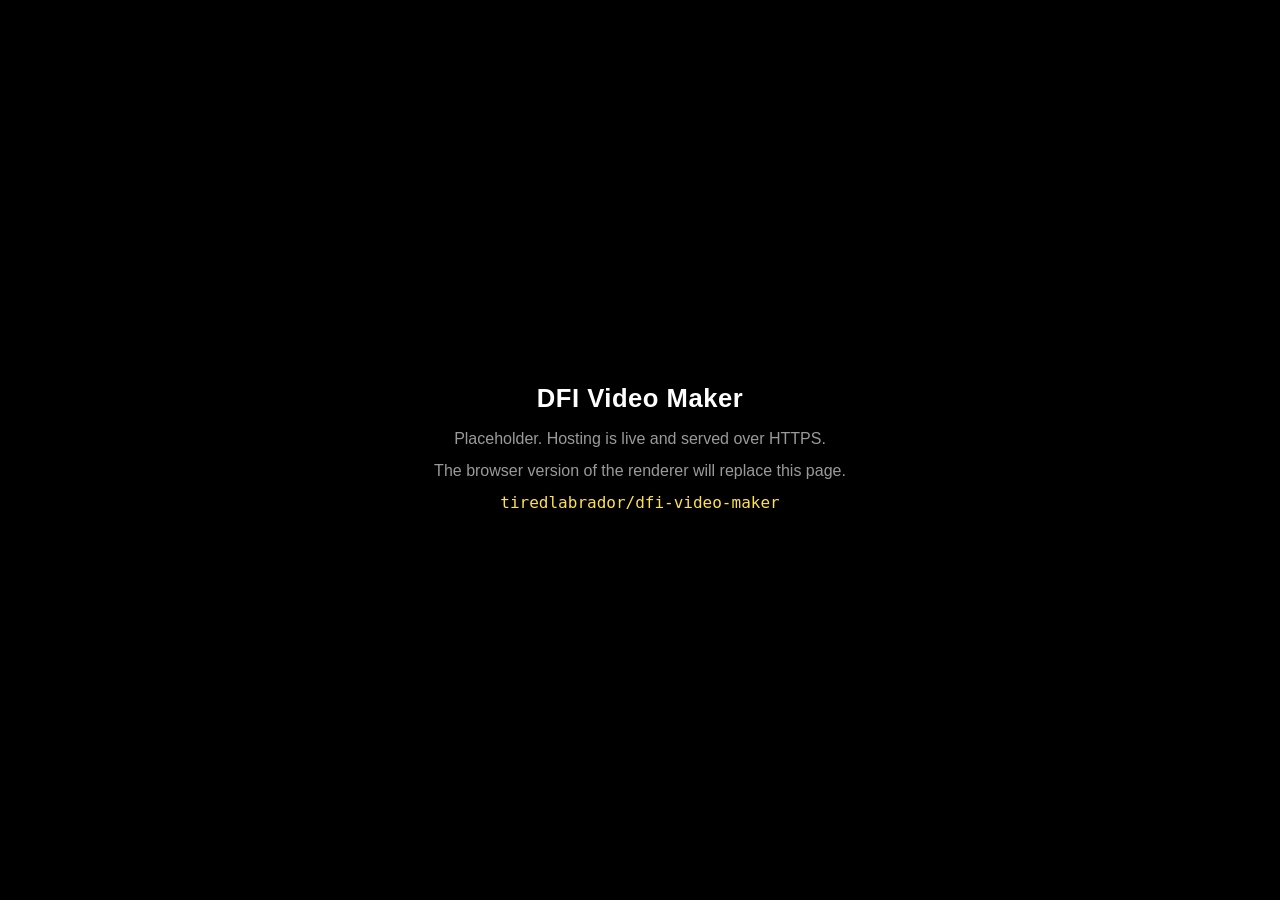
==== index.html @ a119e01f "Add placeholder page so GitHub Pages has something to serve Confirms the site is live over HTTPS, wh" ====
<!doctype html>
<html lang="en">
<head>
<meta charset="utf-8">
<meta name="viewport" content="width=device-width, initial-scale=1">
<title>DFI Video Maker</title>
<style>
  :root { color-scheme: dark; }
  body {
    margin: 0; min-height: 100vh; display: grid; place-items: center;
    background: #000; color: #fff; text-align: center;
    font: 16px/1.6 -apple-system, BlinkMacSystemFont, "Segoe UI", sans-serif;
  }
  main { padding: 2rem; max-width: 34rem; }
  h1 { font-size: 1.6rem; letter-spacing: .02em; margin: 0 0 .5rem; }
  p { color: #9a9a9a; margin: .4rem 0; }
  code { color: #ffe14d; }
</style>
</head>
<body>
  <main>
    <h1>DFI Video Maker</h1>
    <p>Placeholder. Hosting is live and served over HTTPS.</p>
    <p>The browser version of the renderer will replace this page.</p>
    <p><code>tiredlabrador/dfi-video-maker</code></p>
  </main>
</body>
</html>
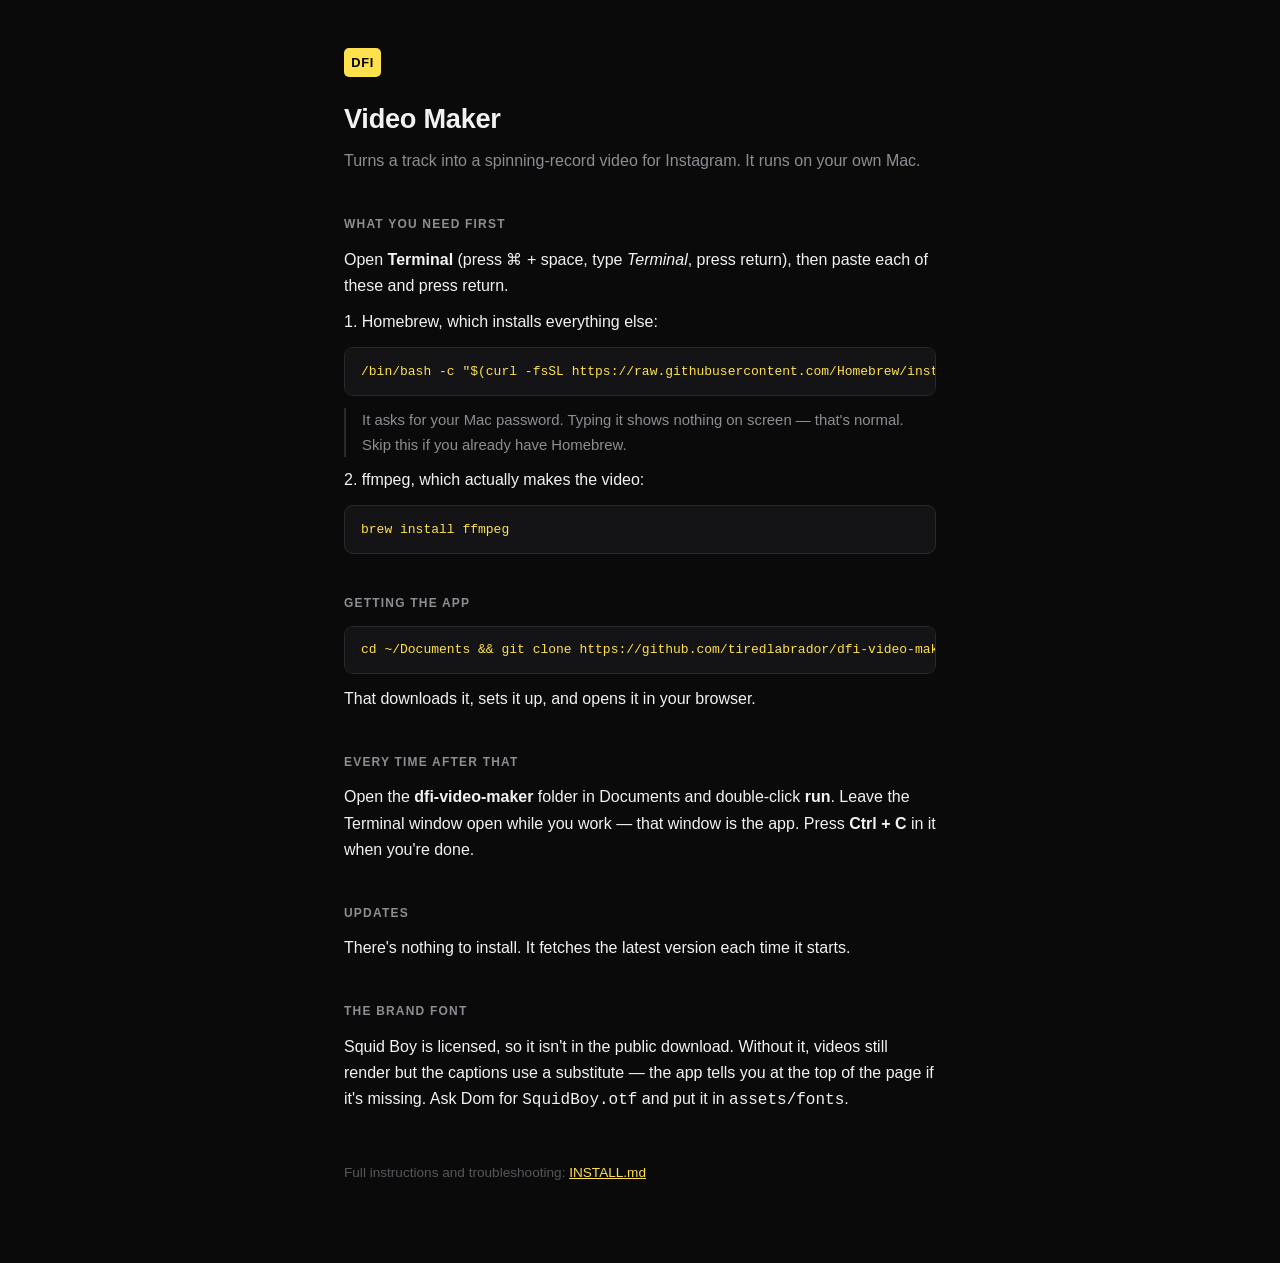
==== commit 711d4e58: "Make the live site the setup page for the team GitHub Pages was serving a placeholder. It is now the" ====
--- a/index.html
+++ b/index.html
@@ -3,26 +3,77 @@
 <head>
 <meta charset="utf-8">
 <meta name="viewport" content="width=device-width, initial-scale=1">
-<title>DFI Video Maker</title>
+<title>DFI Video Maker — setup</title>
 <style>
   :root { color-scheme: dark; }
+  * { box-sizing: border-box; }
   body {
-    margin: 0; min-height: 100vh; display: grid; place-items: center;
-    background: #000; color: #fff; text-align: center;
-    font: 16px/1.6 -apple-system, BlinkMacSystemFont, "Segoe UI", sans-serif;
+    margin: 0; background: #0a0a0b; color: #f2f2f3;
+    font: 16px/1.65 -apple-system, BlinkMacSystemFont, "Segoe UI", sans-serif;
+    -webkit-font-smoothing: antialiased;
   }
-  main { padding: 2rem; max-width: 34rem; }
-  h1 { font-size: 1.6rem; letter-spacing: .02em; margin: 0 0 .5rem; }
-  p { color: #9a9a9a; margin: .4rem 0; }
-  code { color: #ffe14d; }
+  .wrap { max-width: 40rem; margin: 0 auto; padding: 3rem 1.5rem 5rem; }
+  .mark {
+    display: inline-block; font-weight: 800; letter-spacing: .06em;
+    font-size: .8rem; background: #ffe14d; color: #000;
+    padding: .25rem .45rem; border-radius: 5px; margin-bottom: 1.25rem;
+  }
+  h1 { font-size: 1.7rem; margin: 0 0 .4rem; letter-spacing: -.01em; }
+  .lede { color: #8d8d94; margin: 0 0 2.5rem; }
+  h2 {
+    font-size: .75rem; text-transform: uppercase; letter-spacing: .1em;
+    color: #8d8d94; margin: 2.5rem 0 .75rem; font-weight: 600;
+  }
+  p { margin: .6rem 0; }
+  ol { padding-left: 1.2rem; }
+  li { margin: .5rem 0; }
+  pre {
+    background: #141416; border: 1px solid #2a2a2e; border-radius: 9px;
+    padding: .85rem 1rem; overflow-x: auto; margin: .75rem 0;
+    font: 13px/1.5 ui-monospace, SFMono-Regular, Menlo, monospace;
+    color: #ffe14d;
+  }
+  a { color: #ffe14d; }
+  .note {
+    border-left: 2px solid #2a2a2e; padding-left: 1rem;
+    color: #8d8d94; font-size: .93rem;
+  }
+  footer { margin-top: 3rem; color: #56565c; font-size: .85rem; }
 </style>
 </head>
 <body>
-  <main>
-    <h1>DFI Video Maker</h1>
-    <p>Placeholder. Hosting is live and served over HTTPS.</p>
-    <p>The browser version of the renderer will replace this page.</p>
-    <p><code>tiredlabrador/dfi-video-maker</code></p>
-  </main>
+<div class="wrap">
+  <span class="mark">DFI</span>
+  <h1>Video Maker</h1>
+  <p class="lede">Turns a track into a spinning-record video for Instagram. It runs on your own Mac.</p>
+
+  <h2>What you need first</h2>
+  <p>Open <strong>Terminal</strong> (press ⌘&nbsp;+&nbsp;space, type <em>Terminal</em>, press return), then paste each of these and press return.</p>
+
+  <p>1. Homebrew, which installs everything else:</p>
+  <pre>/bin/bash -c "$(curl -fsSL https://raw.githubusercontent.com/Homebrew/install/HEAD/install.sh)"</pre>
+  <p class="note">It asks for your Mac password. Typing it shows nothing on screen — that's normal. Skip this if you already have Homebrew.</p>
+
+  <p>2. ffmpeg, which actually makes the video:</p>
+  <pre>brew install ffmpeg</pre>
+
+  <h2>Getting the app</h2>
+  <pre>cd ~/Documents &amp;&amp; git clone https://github.com/tiredlabrador/dfi-video-maker.git &amp;&amp; cd dfi-video-maker &amp;&amp; ./run</pre>
+  <p>That downloads it, sets it up, and opens it in your browser.</p>
+
+  <h2>Every time after that</h2>
+  <p>Open the <strong>dfi-video-maker</strong> folder in Documents and double-click <strong>run</strong>. Leave the Terminal window open while you work — that window is the app. Press <strong>Ctrl&nbsp;+&nbsp;C</strong> in it when you're done.</p>
+
+  <h2>Updates</h2>
+  <p>There's nothing to install. It fetches the latest version each time it starts.</p>
+
+  <h2>The brand font</h2>
+  <p>Squid Boy is licensed, so it isn't in the public download. Without it, videos still render but the captions use a substitute — the app tells you at the top of the page if it's missing. Ask Dom for <code>SquidBoy.otf</code> and put it in <code>assets/fonts</code>.</p>
+
+  <footer>
+    Full instructions and troubleshooting:
+    <a href="https://github.com/tiredlabrador/dfi-video-maker/blob/main/INSTALL.md">INSTALL.md</a>
+  </footer>
+</div>
 </body>
 </html>
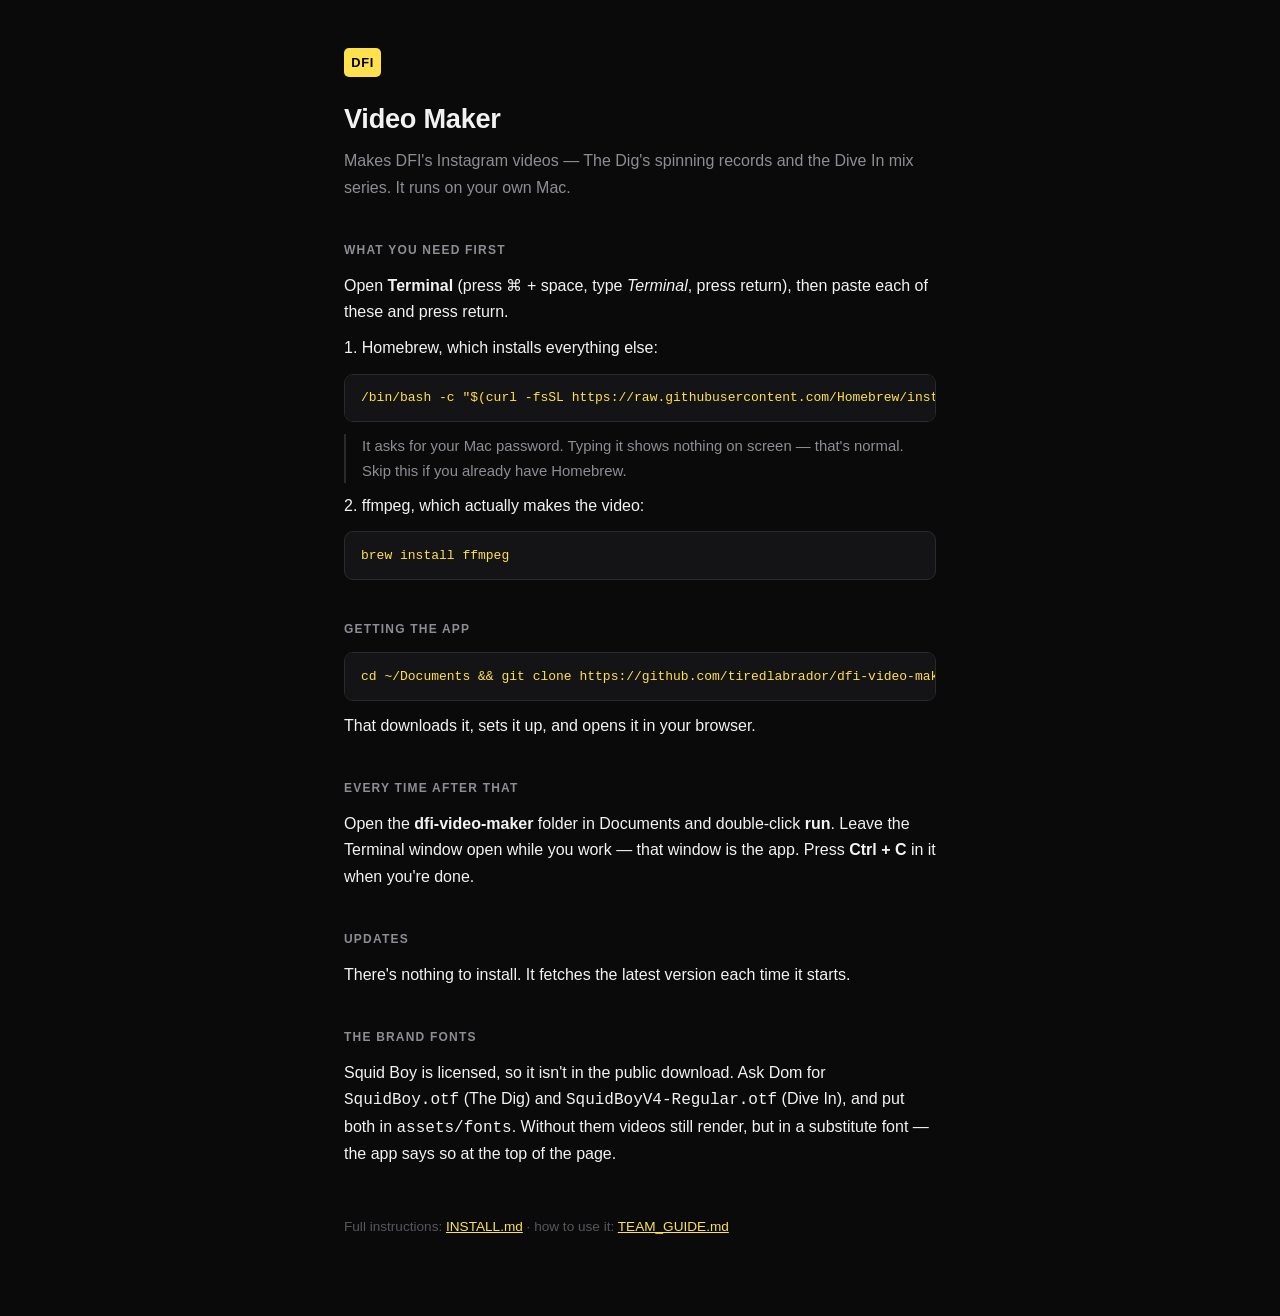
==== commit e6fe11a7: "Simplify: dead settings, unused options, and shorter docs Code - Remove glyph.box_width/box_height: " ====
--- a/index.html
+++ b/index.html
@@ -45,7 +45,7 @@
 <div class="wrap">
   <span class="mark">DFI</span>
   <h1>Video Maker</h1>
-  <p class="lede">Turns a track into a spinning-record video for Instagram. It runs on your own Mac.</p>
+  <p class="lede">Makes DFI's Instagram videos — The Dig's spinning records and the Dive In mix series. It runs on your own Mac.</p>
 
   <h2>What you need first</h2>
   <p>Open <strong>Terminal</strong> (press ⌘&nbsp;+&nbsp;space, type <em>Terminal</em>, press return), then paste each of these and press return.</p>
@@ -67,12 +67,14 @@
   <h2>Updates</h2>
   <p>There's nothing to install. It fetches the latest version each time it starts.</p>
 
-  <h2>The brand font</h2>
-  <p>Squid Boy is licensed, so it isn't in the public download. Without it, videos still render but the captions use a substitute — the app tells you at the top of the page if it's missing. Ask Dom for <code>SquidBoy.otf</code> and put it in <code>assets/fonts</code>.</p>
+  <h2>The brand fonts</h2>
+  <p>Squid Boy is licensed, so it isn't in the public download. Ask Dom for <code>SquidBoy.otf</code> (The Dig) and <code>SquidBoyV4-Regular.otf</code> (Dive In), and put both in <code>assets/fonts</code>. Without them videos still render, but in a substitute font — the app says so at the top of the page.</p>
 
   <footer>
-    Full instructions and troubleshooting:
-    <a href="https://github.com/tiredlabrador/dfi-video-maker/blob/main/INSTALL.md">INSTALL.md</a>
+    Full instructions:
+    <a href="https://github.com/tiredlabrador/dfi-video-maker/blob/main/INSTALL.md">INSTALL.md</a> ·
+    how to use it:
+    <a href="https://github.com/tiredlabrador/dfi-video-maker/blob/main/TEAM_GUIDE.md">TEAM_GUIDE.md</a>
   </footer>
 </div>
 </body>
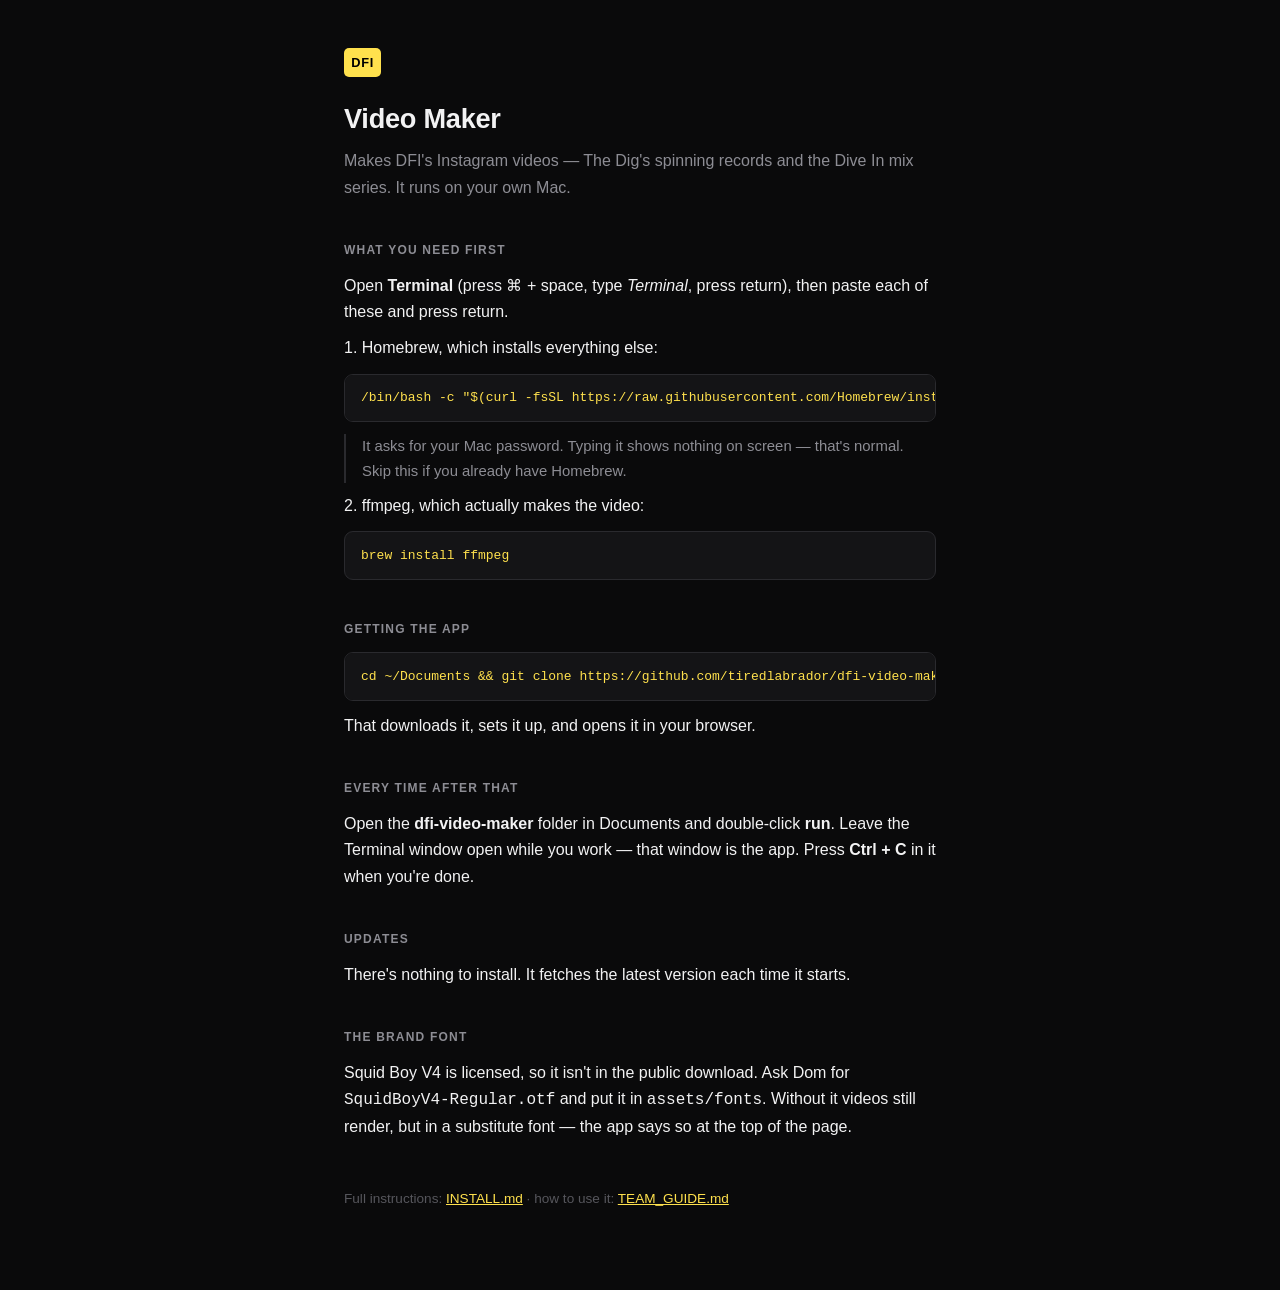
==== commit 730a072e: "The Dig: fix downloads of non-Latin names; use Squid Boy V4 - A Dig video whose track or artist had " ====
--- a/index.html
+++ b/index.html
@@ -67,8 +67,8 @@
   <h2>Updates</h2>
   <p>There's nothing to install. It fetches the latest version each time it starts.</p>
 
-  <h2>The brand fonts</h2>
-  <p>Squid Boy is licensed, so it isn't in the public download. Ask Dom for <code>SquidBoy.otf</code> (The Dig) and <code>SquidBoyV4-Regular.otf</code> (Dive In), and put both in <code>assets/fonts</code>. Without them videos still render, but in a substitute font — the app says so at the top of the page.</p>
+  <h2>The brand font</h2>
+  <p>Squid Boy V4 is licensed, so it isn't in the public download. Ask Dom for <code>SquidBoyV4-Regular.otf</code> and put it in <code>assets/fonts</code>. Without it videos still render, but in a substitute font — the app says so at the top of the page.</p>
 
   <footer>
     Full instructions:
